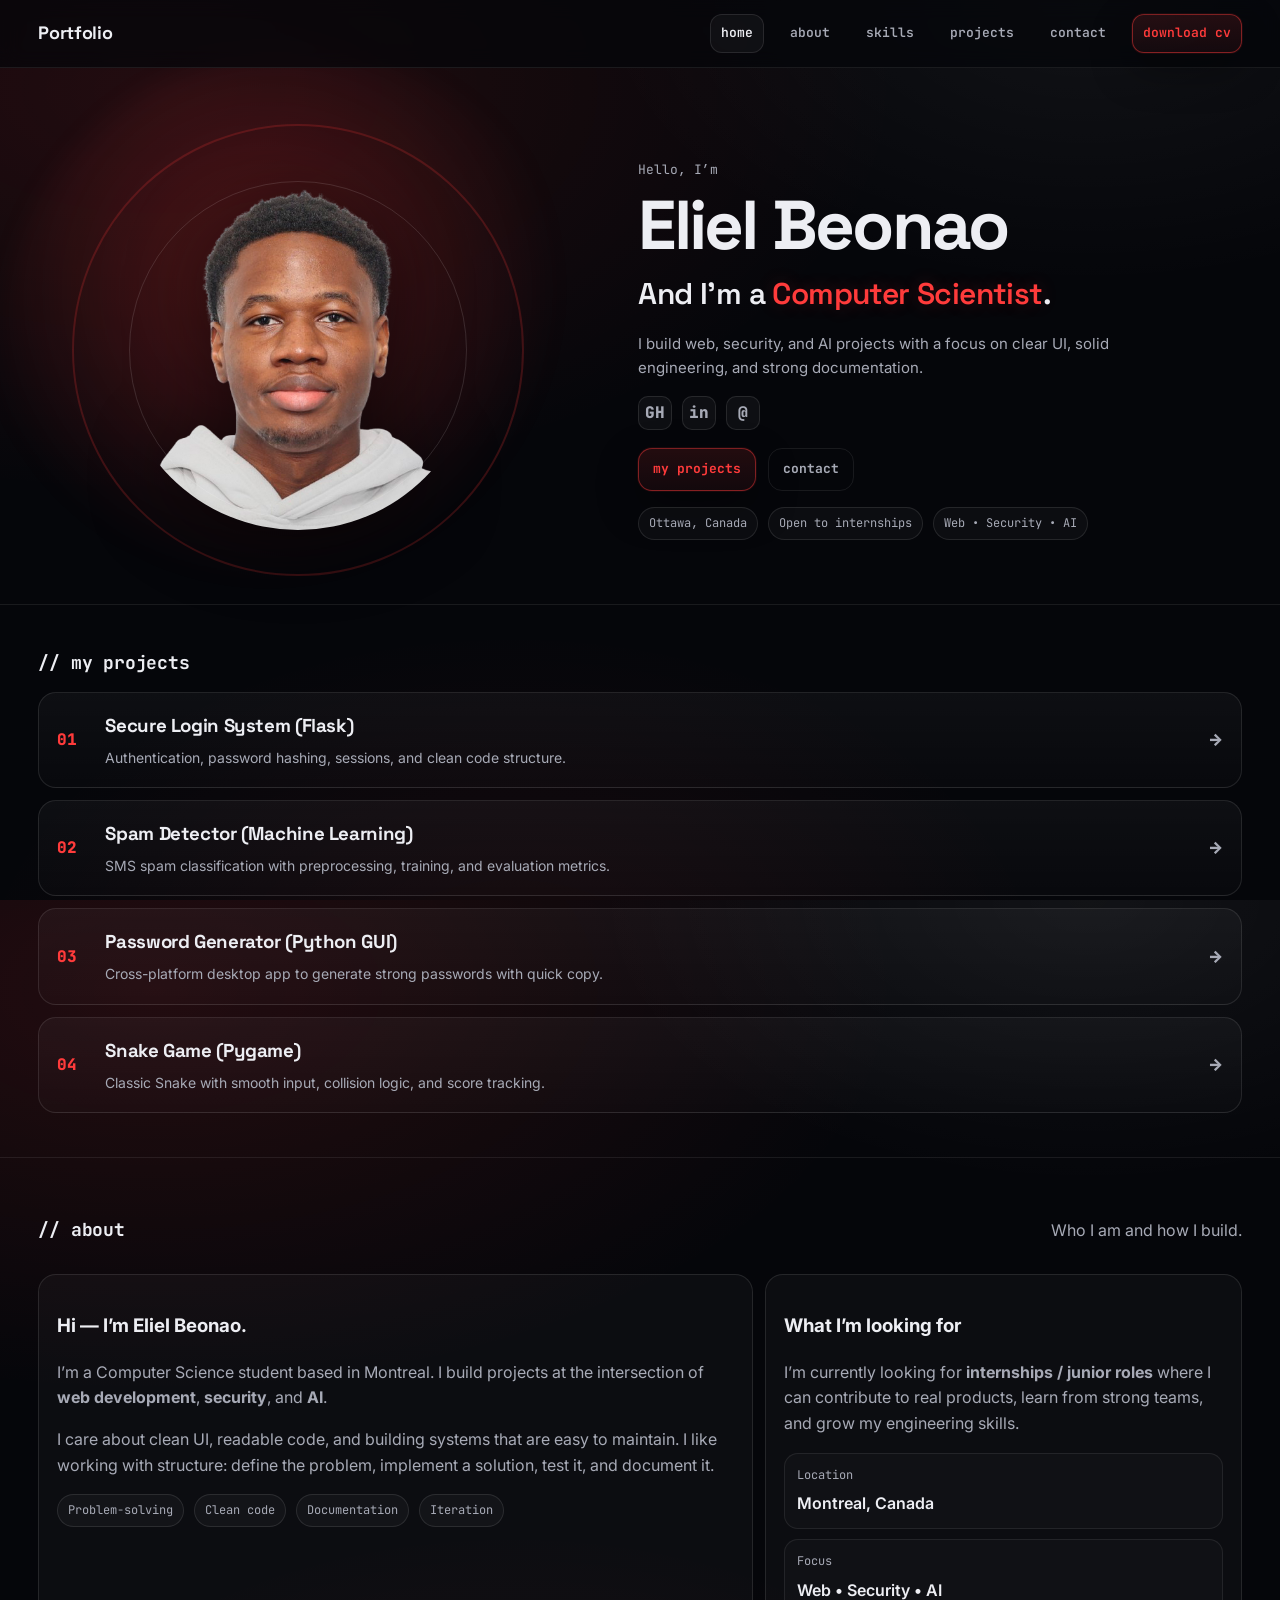
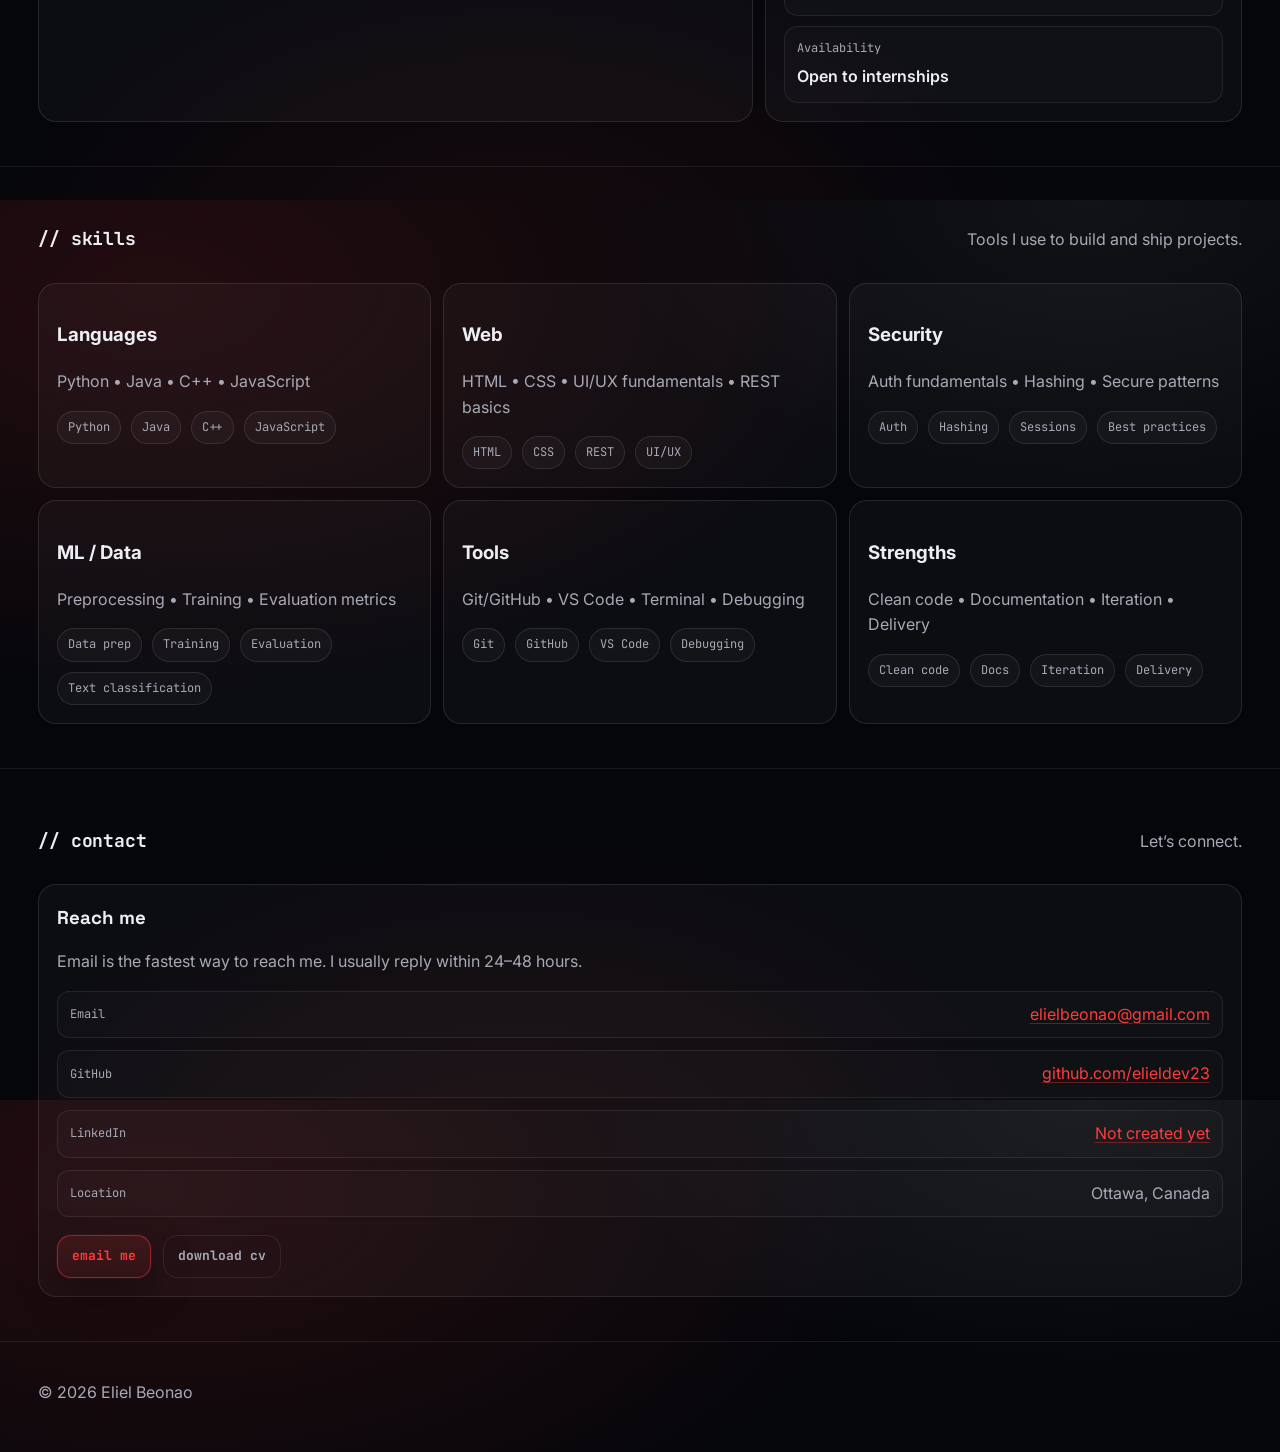
==== index.html @ 622ee1bb "Update sections and linkedin placeholder" ====
<!doctype html>
<html lang="en">
<head>
  <meta charset="utf-8" />
  <meta name="viewport" content="width=device-width, initial-scale=1" />
  <title>Eliel Beonao — Portfolio</title>

  <link rel="preconnect" href="https://fonts.googleapis.com">
  <link rel="preconnect" href="https://fonts.gstatic.com" crossorigin>
  <link href="https://fonts.googleapis.com/css2?family=Inter:wght@400;500;600;700&family=Space+Grotesk:wght@500;600;700&family=JetBrains+Mono:wght@500;700&display=swap" rel="stylesheet">

  <link rel="stylesheet" href="css/style.css" />
</head>

<body>
  <!-- Top bar -->
  <header class="top">
    <div class="container top-inner">
      <div class="brand">Portfolio</div>

      <nav class="nav">
        <a href="#home" class="active">home</a>
        <a href="#about">about</a>
        <a href="#skills">skills</a>
        <a href="#projects">projects</a>
        <a href="#contact">contact</a>

        <a class="btn btn-small primary" href="assets/cv.pdf" download>
          download cv
        </a>
      </nav>
    </div>
  </header>

  <main>
    <!-- HERO -->
    <section class="hero" id="home">
      <div class="container hero-inner">
        <!-- LEFT: visual (placeholder for photo) -->
        <div class="hero-left">
          <div class="orb">
            <div class="orb-glow"></div>
            <div class="orb-ring"></div>

            <!-- Placeholder block (replace later with your image) -->
            <img
            class="avatar-img"
            src="assets/portrait.png"
            alt="Eliel Beonao portrait"
            />
          </div>
        </div>

        <!-- RIGHT: content -->
        <div class="hero-right">
          <p class="kicker">Hello, I’m</p>

          <h1 class="hero-title">
            Eliel Beonao
          </h1>

          <h2 class="hero-subtitle">
            And I’m a <span class="accent">Computer Scientist</span>.
          </h2>

          <p class="hero-text">
            I build web, security, and AI projects with a focus on clear UI, solid engineering, and strong documentation.
          </p>

          <div class="social">
            <a class="icon" href="#" aria-label="GitHub">GH</a>
            <a class="icon" href="#" aria-label="LinkedIn">in</a>
            <a class="icon" href="#" aria-label="Email">@</a>
          </div>

          <div class="actions">
            <a class="btn primary" href="#projects">my projects</a>
            <a class="btn ghost" href="#contact">contact</a>
          </div>

          <div class="quick">
            <span class="pill">Ottawa, Canada</span>
            <span class="pill">Open to internships</span>
            <span class="pill">Web • Security • AI</span>
          </div>
        </div>
      </div>
    </section>

    <!-- PROJECTS -->
    <section id="projects" class="section">
      <div class="container section-head">
        <h2 class="section-title">// my projects</h2>
      </div>

      <div class="container list">
        <a class="row" href="https://github.com/elieldev23/secure_login_flask" target="_blank" rel="noreferrer">
        <span class="idx">01</span>
        <div class="row-main">
            <h3>Secure Login System (Flask)</h3>
            <p>Authentication, password hashing, sessions, and clean code structure.</p>
        </div>
        <span class="arrow">→</span>
        </a>

        <a class="row" href="https://github.com/elieldev23/spam-detector" target="_blank" rel="noreferrer">
        <span class="idx">02</span>
        <div class="row-main">
            <h3>Spam Detector (Machine Learning)</h3>
            <p>SMS spam classification with preprocessing, training, and evaluation metrics.</p>
        </div>
        <span class="arrow">→</span>
        </a>

        <a class="row" href="https://github.com/elieldev23/password-generator" target="_blank" rel="noreferrer">
        <span class="idx">03</span>
        <div class="row-main">
            <h3>Password Generator (Python GUI)</h3>
            <p>Cross-platform desktop app to generate strong passwords with quick copy.</p>
        </div>
        <span class="arrow">→</span>
        </a>

        <a class="row" href="https://github.com/elieldev23/snake-pygame" target="_blank" rel="noreferrer">
        <span class="idx">04</span>
        <div class="row-main">
            <h3>Snake Game (Pygame)</h3>
            <p>Classic Snake with smooth input, collision logic, and score tracking.</p>
        </div>
        <span class="arrow">→</span>
        </a>
      </div>
    </section>

    <!-- ABOUT -->
    <section id="about" class="section">
    <div class="container section-head">
        <h2 class="section-title">// about</h2>
        <p class="muted">Who I am and how I build.</p>
    </div>

    <div class="container about-grid">
        <div class="about-card">
        <h3>Hi — I’m Eliel Beonao.</h3>
        <p class="muted">
            I’m a Computer Science student based in Montreal. I build projects at the intersection of
            <strong>web development</strong>, <strong>security</strong>, and <strong>AI</strong>.
        </p>
        <p class="muted">
            I care about clean UI, readable code, and building systems that are easy to maintain.
            I like working with structure: define the problem, implement a solution, test it, and document it.
        </p>

        <div class="about-tags">
            <span class="pill">Problem-solving</span>
            <span class="pill">Clean code</span>
            <span class="pill">Documentation</span>
            <span class="pill">Iteration</span>
        </div>
        </div>

        <div class="about-card">
        <h3>What I’m looking for</h3>
        <p class="muted">
            I’m currently looking for <strong>internships / junior roles</strong> where I can contribute to real products,
            learn from strong teams, and grow my engineering skills.
        </p>

        <div class="about-mini">
            <div class="mini">
            <p class="mini-k">Location</p>
            <p class="mini-v">Montreal, Canada</p>
            </div>
            <div class="mini">
            <p class="mini-k">Focus</p>
            <p class="mini-v">Web • Security • AI</p>
            </div>
            <div class="mini">
            <p class="mini-k">Availability</p>
            <p class="mini-v">Open to internships</p>
            </div>
        </div>
        </div>
    </div>
    </section>



    <!-- SKILLS -->
    <section id="skills" class="section">
    <div class="container section-head">
        <h2 class="section-title">// skills</h2>
        <p class="muted">Tools I use to build and ship projects.</p>
    </div>

    <div class="container skills-grid-pro">
        <div class="skill">
        <h3>Languages</h3>
        <p class="muted">Python • Java • C++ • JavaScript</p>
        <div class="chips">
            <span class="chip">Python</span>
            <span class="chip">Java</span>
            <span class="chip">C++</span>
            <span class="chip">JavaScript</span>
        </div>
        </div>

        <div class="skill">
        <h3>Web</h3>
        <p class="muted">HTML • CSS • UI/UX fundamentals • REST basics</p>
        <div class="chips">
            <span class="chip">HTML</span>
            <span class="chip">CSS</span>
            <span class="chip">REST</span>
            <span class="chip">UI/UX</span>
        </div>
        </div>

        <div class="skill">
        <h3>Security</h3>
        <p class="muted">Auth fundamentals • Hashing • Secure patterns</p>
        <div class="chips">
            <span class="chip">Auth</span>
            <span class="chip">Hashing</span>
            <span class="chip">Sessions</span>
            <span class="chip">Best practices</span>
        </div>
        </div>

        <div class="skill">
        <h3>ML / Data</h3>
        <p class="muted">Preprocessing • Training • Evaluation metrics</p>
        <div class="chips">
            <span class="chip">Data prep</span>
            <span class="chip">Training</span>
            <span class="chip">Evaluation</span>
            <span class="chip">Text classification</span>
        </div>
        </div>

        <div class="skill">
        <h3>Tools</h3>
        <p class="muted">Git/GitHub • VS Code • Terminal • Debugging</p>
        <div class="chips">
            <span class="chip">Git</span>
            <span class="chip">GitHub</span>
            <span class="chip">VS Code</span>
            <span class="chip">Debugging</span>
        </div>
        </div>

        <div class="skill">
        <h3>Strengths</h3>
        <p class="muted">Clean code • Documentation • Iteration • Delivery</p>
        <div class="chips">
            <span class="chip">Clean code</span>
            <span class="chip">Docs</span>
            <span class="chip">Iteration</span>
            <span class="chip">Delivery</span>
        </div>
        </div>
    </div>
    </section>



    <!-- CONTACT -->

    <section id="contact" class="section">
    <div class="container section-head">
        <h2 class="section-title">// contact</h2>
        <p class="muted">Let’s connect.</p>
    </div>

    <div class="container">
        <div class="contact-card">
        <h3>Reach me</h3>

        <p class="muted">
            Email is the fastest way to reach me.  
            I usually reply within 24–48 hours.
        </p>

        <div class="contact-lines">
            <div class="cline">
            <span class="ck">Email</span>
            <a class="link" href="mailto:elielbeonao@gmail.com">
                elielbeonao@gmail.com
            </a>
            </div>

            <div class="cline">
            <span class="ck">GitHub</span>
            <a class="link" href="https://github.com/elieldev23" target="_blank">
                github.com/elieldev23
            </a>
            </div>

            <div class="cline">
            <span class="ck">LinkedIn</span>
            <a class="link" href="linkedin.html">
                Not created yet
            </a>
            </div>

            <div class="cline">
            <span class="ck">Location</span>
            <span class="muted">Ottawa, Canada</span>
            </div>
        </div>

        <div class="actions" style="margin-top:18px;">
            <a class="btn primary" href="mailto:elielbeonao@gmail.com">
            email me
            </a>
            <a class="btn ghost" href="assets/cv.pdf" download>
            download cv
            </a>
        </div>
        </div>
    </div>
    </section>


    <footer class="foot">
      <div class="container">
        <p class="muted">© <span id="y"></span> Eliel Beonao</p>
      </div>
    </footer>
  </main>

  <script>
    document.getElementById("y").textContent = new Date().getFullYear();
  </script>
</body>
</html>
---- css/style.css ----
:root{
  --bg:#05060A;                 /* space black */
  --text:#EDEEF3;
  --muted:#A7AAB6;
  --border:rgba(255,255,255,.08);
  --panel:rgba(255,255,255,.03);
  --accent:#FF3B3B;             /* premium red */
}

*{ box-sizing:border-box; }
html, body{ height:100%; }

body{
  margin:0;
  color:var(--text);
  line-height:1.6;
  font-family:"Inter", system-ui, -apple-system, Segoe UI, Roboto, Arial, sans-serif;

  background:
    radial-gradient(1200px 650px at 12% 10%, rgba(255,59,59,.12), transparent 62%),
    radial-gradient(900px 520px at 85% 0%, rgba(255,255,255,.05), transparent 55%),
    radial-gradient(900px 600px at 40% 110%, rgba(255,59,59,.07), transparent 60%),
    var(--bg);
}

a{ color:inherit; text-decoration:none; }

/* Wider container: avoids "everything centered in a narrow column" */
.container{
  width:min(1360px, 94%);
  margin:0 auto;
}

/* Top bar */
.top{
  position:sticky;
  top:0;
  z-index:20;
  background: rgba(5,6,10,.72);
  backdrop-filter: blur(10px);
  border-bottom:1px solid var(--border);
}

.top-inner{
  display:flex;
  align-items:center;
  padding:14px 0;
  gap:16px;
}

.brand{
  font-family:"Space Grotesk", sans-serif;
  font-weight:700;
  letter-spacing:-0.02em;
  font-size:18px;
}

.nav{
  margin-left:auto;
  display:flex;
  align-items:center;
  gap:16px;
}

.nav a{
  font-family:"JetBrains Mono", monospace;
  color:var(--muted);
  font-weight:600;
  font-size:13px;
  padding:8px 10px;
  border-radius:12px;
}

.nav a:hover{
  color:var(--text);
  background: rgba(255,255,255,.06);
}

.nav a.active{
  color:var(--text);
  border:1px solid rgba(255,255,255,.10);
  background: rgba(255,255,255,.04);
}

/* Buttons */
.btn{
  display:inline-flex;
  align-items:center;
  justify-content:center;
  padding:10px 14px;
  border-radius:14px;
  border:1px solid var(--border);
  background: rgba(255,255,255,.05);
  font-family:"JetBrains Mono", monospace;
  font-weight:700;
  font-size:13px;
  color:var(--text);
}

.btn:hover{ background: rgba(255,255,255,.09); }

.btn.primary{
  border-color: rgba(255,59,59,.45);
  color: var(--accent);
  background: linear-gradient(180deg, rgba(255,59,59,.12), rgba(255,59,59,.06));
  box-shadow: 0 0 0 1px rgba(255,59,59,.08), 0 16px 40px rgba(0,0,0,.35);
}

.btn.ghost{
  background: transparent;
  color: var(--muted);
}

.btn-small{
  padding:8px 12px;
  border-radius:12px;
}

/* Hero: template-style layout (left visual + right content), not narrow centered */
.hero{
  padding:72px 0 44px;
}

.hero-inner{
  display:grid;
  grid-template-columns: 520px 1fr;   /* big left visual like the template */
  gap:80px;
  align-items:center;
}

/* LEFT visual placeholder */
.hero-left{
  display:flex;
  justify-content:center;
}

.orb{
  position:relative;
  width:420px;
  height:420px;
  border-radius:999px;
  display:grid;
  place-items:center;
  overflow:visible;
}

.orb-glow{
  position:absolute;
  inset:-90px;
  border-radius:999px;
  background: radial-gradient(circle at 45% 40%, rgba(255,59,59,.26), transparent 60%);
  filter: blur(12px);
  z-index:0;
}

.orb-ring{
  position:absolute;
  inset:-16px;
  border-radius:999px;
  border:2px solid rgba(255,59,59,.20);
  z-index:1;
}

.avatar-img{
  width:360px;
  height:360px;
  object-fit:contain;
  z-index:2;

  /* rendu clean sur fond dark */
  filter: drop-shadow(0 12px 35px rgba(0,0,0,.55));
}

@media (max-width: 1100px){
  .avatar-img{
    width:320px;
    height:320px;
  }
}

@media (max-width: 560px){
  .avatar-img{
    width:260px;
    height:260px;
  }
}

.avatar-img{
  outline: 1px solid rgba(255,255,255,.12);
  outline-offset: -12px;
  border-radius: 999px;
}


/* RIGHT content */
.hero-right{
  max-width: 700px;
}

.kicker{
  font-family:"JetBrains Mono", monospace;
  color:var(--muted);
  font-size:13px;
  margin:0 0 10px;
}

.hero-title{
  font-family:"Space Grotesk", sans-serif;
  margin:0;
  font-size: clamp(38px, 5.4vw, 72px);
  line-height:1.0;
  letter-spacing:-0.04em;
}

.hero-subtitle{
  margin:10px 0 14px;
  font-family:"Space Grotesk", sans-serif;
  font-weight:600;
  font-size: clamp(20px, 2.4vw, 30px);
  letter-spacing:-0.02em;
}

.accent{
  color: var(--accent);
  text-shadow: 0 0 18px rgba(255,59,59,.22);
}

.hero-text{
  margin:0;
  color:var(--muted);
  max-width: 62ch;
  font-size: 15px;
}

.social{
  display:flex;
  gap:10px;
  margin-top:16px;
}

.icon{
  width:34px;
  height:34px;
  border-radius:10px;
  border:1px solid rgba(255,255,255,.10);
  background: rgba(255,255,255,.04);
  display:inline-flex;
  align-items:center;
  justify-content:center;
  font-family:"JetBrains Mono", monospace;
  color:var(--muted);
  font-weight:800;
}

.icon:hover{
  border-color: rgba(255,59,59,.35);
  color: var(--accent);
}

.actions{
  display:flex;
  gap:12px;
  margin-top:18px;
  flex-wrap:wrap;
}

.quick{
  margin-top:16px;
  display:flex;
  gap:10px;
  flex-wrap:wrap;
}

.pill{
  font-family:"JetBrains Mono", monospace;
  font-size:12px;
  color: var(--muted);
  border:1px solid rgba(255,255,255,.10);
  padding:6px 10px;
  border-radius:999px;
  background: rgba(255,255,255,.03);
}

/* Sections */
.section{
  padding:44px 0;
  border-top:1px solid var(--border);
}

.section-head{
  display:flex;
  align-items:baseline;
  justify-content:space-between;
  gap:18px;
  margin-bottom:14px;
}

.section-title{
  font-family:"JetBrains Mono", monospace;
  margin:0;
  font-size:18px;
  letter-spacing:-.2px;
}

.muted{ color:var(--muted); }

/* Projects list */
.list{
  display:grid;
  gap:12px;
}

.row{
  display:flex;
  align-items:center;
  gap:14px;
  padding:18px;
  border:1px solid rgba(255,255,255,.10);
  border-radius:18px;
  background:
    linear-gradient(180deg, rgba(255,255,255,.04), rgba(255,255,255,.015));
  transition: border-color .15s ease, transform .12s ease, background .12s ease;
}

.row:hover{
  border-color: rgba(255,59,59,.40);
  transform: translateY(-1px);
  background:
    linear-gradient(180deg, rgba(255,59,59,.08), rgba(255,255,255,.02));
}

.idx{
  font-family:"JetBrains Mono", monospace;
  color: var(--accent);
  font-weight:900;
  width:34px;
}

.row-main h3{
  font-family:"Space Grotesk", sans-serif;
  margin:0 0 6px;
  letter-spacing:-0.02em;
}

.row-main p{
  margin:0;
  color: var(--muted);
  font-size: 14px;
}

.arrow{
  margin-left:auto;
  color: var(--muted);
  font-weight:900;
}

/* About */
.two{
  display:grid;
  grid-template-columns: 1fr 1fr;
  gap:22px;
  align-items:start;
}

.panel{
  border:1px solid rgba(255,255,255,.10);
  border-radius:18px;
  padding:18px;
  background: rgba(255,255,255,.03);
}

.panel-title{
  margin:0 0 10px;
  font-family:"JetBrains Mono", monospace;
  font-weight:800;
}

.bullets{
  margin:0;
  padding-left:18px;
  color: var(--muted);
}

.bullets li{ margin:8px 0; }

/* Skills */
.skills-grid{
  display:grid;
  grid-template-columns: repeat(2, 1fr);
  gap:12px;
}

.skill-card{
  border:1px solid rgba(255,255,255,.10);
  border-radius:18px;
  padding:18px;
  background: rgba(255,255,255,.03);
}

.skill-card h3{
  font-family:"Space Grotesk", sans-serif;
  margin:0 0 8px;
}

/* Contact */
.contact-card{
  border:1px solid rgba(255,255,255,.10);
  border-radius:18px;
  padding:18px;
  background: rgba(255,255,255,.03);
}

.link{
  color: var(--accent);
  text-decoration: underline;
  text-decoration-color: rgba(255,59,59,.35);
  text-underline-offset: 3px;
}

/* Footer */
.foot{
  padding:22px 0 30px;
  border-top:1px solid var(--border);
}

/* Responsive */
@media (max-width: 1100px){
  .hero-inner{
    grid-template-columns: 420px 1fr;
    gap:48px;
  }
  .orb{ width:360px; height:360px; }
  .avatar-placeholder{ width:320px; height:320px; }
}

@media (max-width: 900px){
  .hero-inner{
    grid-template-columns: 1fr;
    gap:26px;
  }
  .hero-left{ justify-content:flex-start; }
  .two{ grid-template-columns:1fr; }
}

@media (max-width: 560px){
  .nav a:not(.btn){ display:none; }
  .orb{ width:300px; height:300px; }
  .avatar-placeholder{ width:260px; height:260px; }
  .skills-grid{ grid-template-columns:1fr; }
}


.about-grid{
  display:grid;
  grid-template-columns: 1.2fr .8fr;
  gap:12px;
}

.about-card{
  border:1px solid rgba(255,255,255,.10);
  border-radius:18px;
  padding:18px;
  background: rgba(255,255,255,.03);
}

.about-tags{
  display:flex;
  flex-wrap:wrap;
  gap:10px;
  margin-top:14px;
}

.about-mini{
  margin-top:14px;
  display:grid;
  gap:10px;
}

.mini{
  border:1px solid rgba(255,255,255,.08);
  background: rgba(255,255,255,.02);
  border-radius:14px;
  padding:12px;
}

.mini-k{
  margin:0;
  color:var(--muted);
  font-family:"JetBrains Mono", monospace;
  font-size:12px;
}

.mini-v{
  margin:6px 0 0;
  font-weight:600;
}

.skills-grid-pro{
  display:grid;
  grid-template-columns: repeat(3, 1fr);
  gap:12px;
}

.skill{
  border:1px solid rgba(255,255,255,.10);
  border-radius:18px;
  padding:18px;
  background: rgba(255,255,255,.03);
}

.chips{
  display:flex;
  flex-wrap:wrap;
  gap:10px;
  margin-top:12px;
}

.chip{
  font-family:"JetBrains Mono", monospace;
  font-size:12px;
  color:var(--muted);
  border:1px solid rgba(255,255,255,.10);
  background: rgba(255,255,255,.03);
  padding:6px 10px;
  border-radius:999px;
}

@media (max-width: 1000px){
  .about-grid{ grid-template-columns:1fr; }
  .skills-grid-pro{ grid-template-columns: repeat(2, 1fr); }
}

@media (max-width: 560px){
  .skills-grid-pro{ grid-template-columns:1fr; }
}


/* Contact */
.contact-grid{
  display:grid;
  grid-template-columns: 1fr 1fr;
  gap:12px;
}

.contact-card{
  border:1px solid rgba(255,255,255,.10);
  border-radius:18px;
  padding:18px;
  background: rgba(255,255,255,.03);
}

.contact-card h3{
  margin:0 0 8px;
  font-family:"Space Grotesk", sans-serif;
}

.contact-lines{
  margin-top:14px;
  display:grid;
  gap:12px;
}

.cline{
  display:flex;
  justify-content:space-between;
  align-items:center;
  padding:10px 12px;
  border-radius:12px;
  border:1px solid rgba(255,255,255,.08);
  background: rgba(255,255,255,.02);
}

.ck{
  font-family:"JetBrains Mono", monospace;
  font-size:12px;
  color:var(--muted);
}

.quick-box{
  margin-top:14px;
  border:1px solid rgba(255,255,255,.08);
  border-radius:14px;
  padding:14px;
  background: rgba(255,255,255,.02);
}

.quick-box p{
  margin:6px 0;
  font-size:14px;
}

@media (max-width: 900px){
  .contact-grid{
    grid-template-columns:1fr;
  }
}
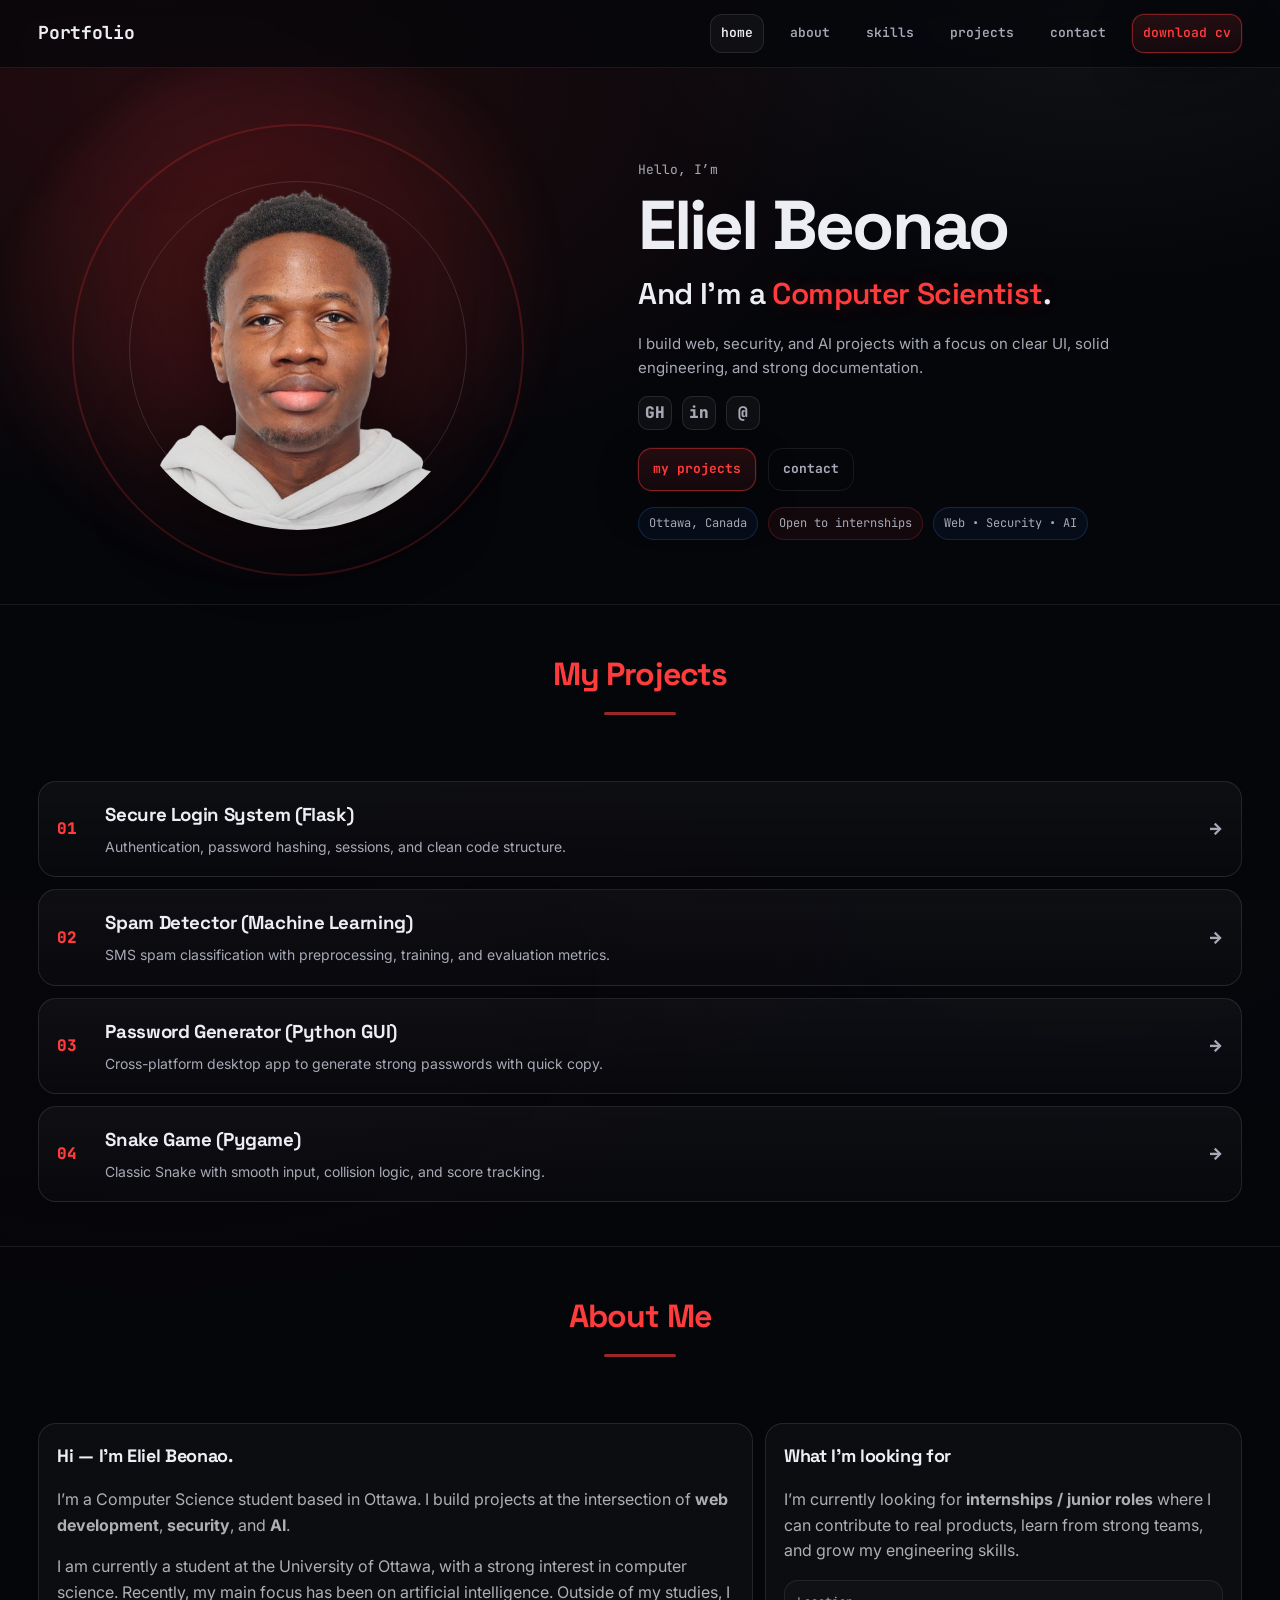
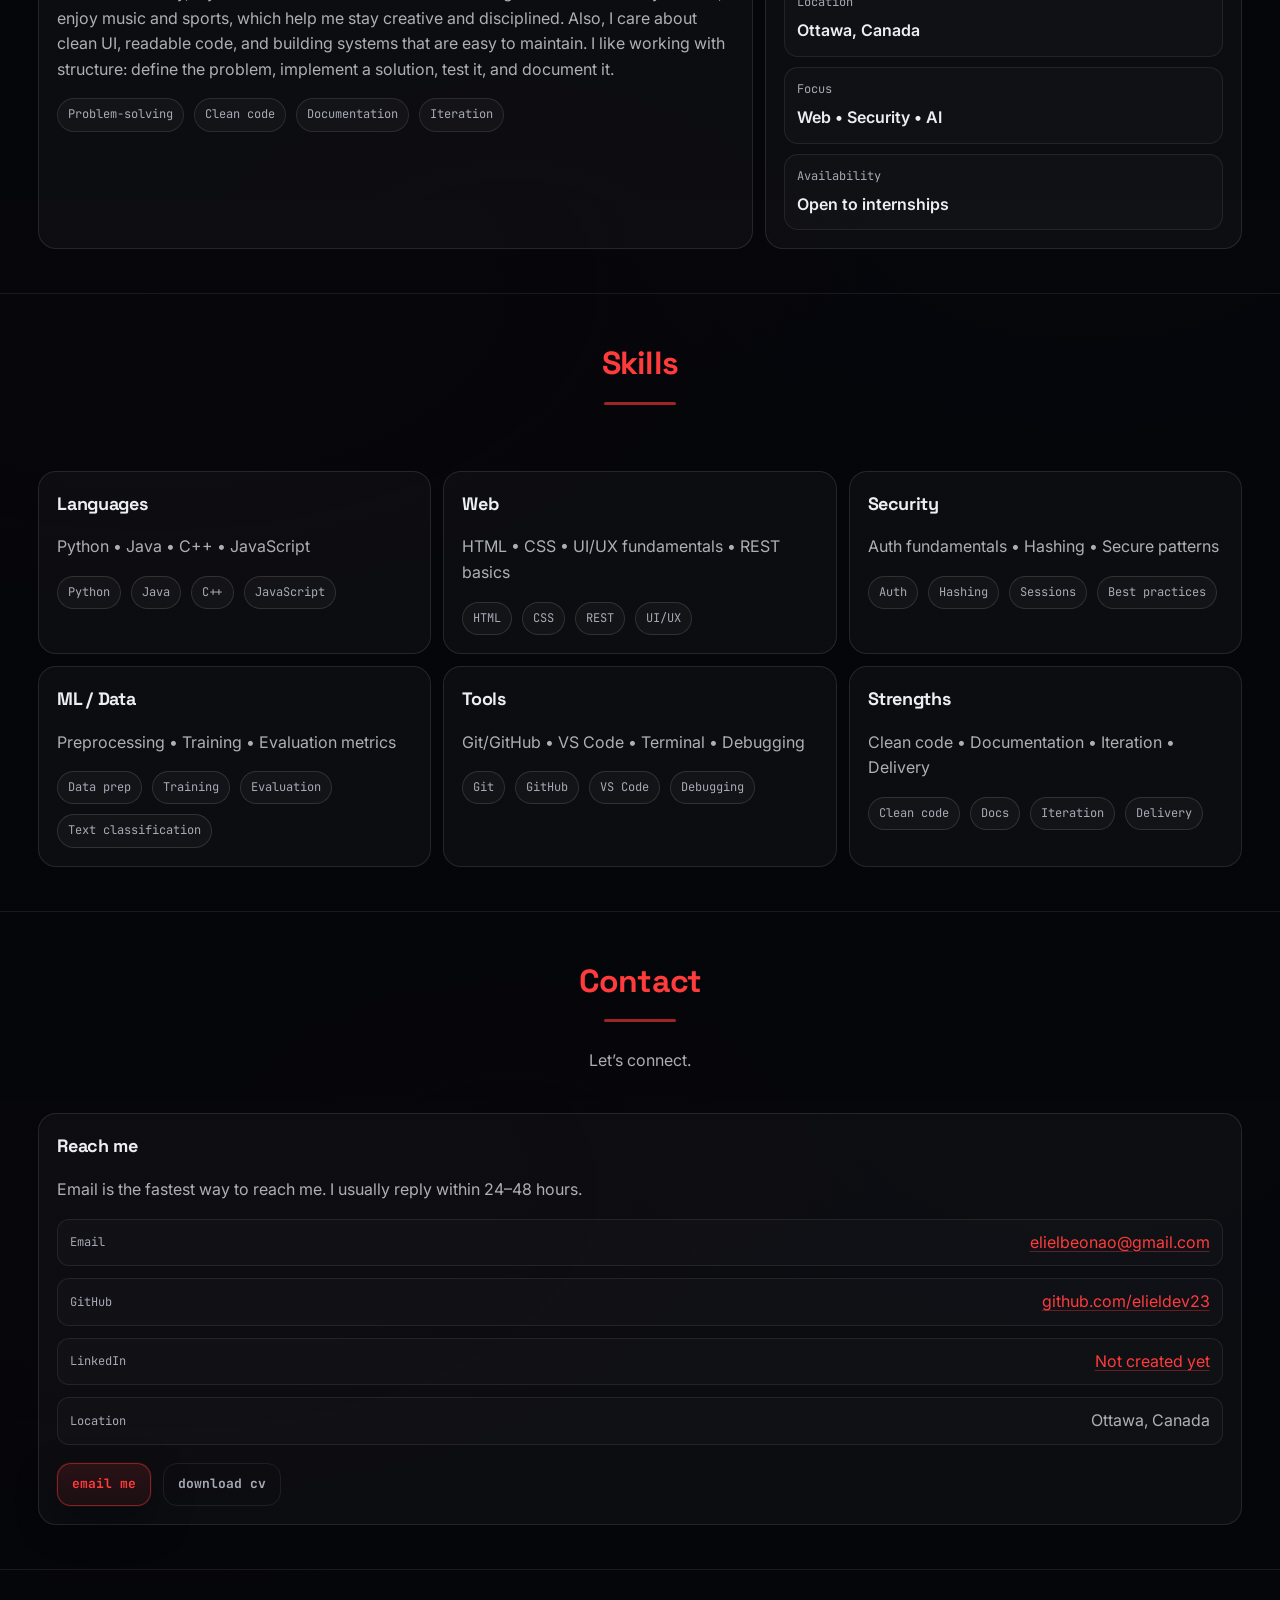
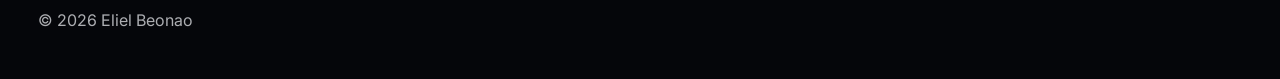
==== commit 605fc817: "Update portfolio UI: skills section colors, card hover consistency, layout polish" ====
--- a/index.html
+++ b/index.html
@@ -36,28 +36,23 @@
     <!-- HERO -->
     <section class="hero" id="home">
       <div class="container hero-inner">
-        <!-- LEFT: visual (placeholder for photo) -->
         <div class="hero-left">
           <div class="orb">
             <div class="orb-glow"></div>
             <div class="orb-ring"></div>
 
-            <!-- Placeholder block (replace later with your image) -->
             <img
-            class="avatar-img"
-            src="assets/portrait.png"
-            alt="Eliel Beonao portrait"
+              class="avatar-img"
+              src="assets/portrait.png"
+              alt="Eliel Beonao portrait"
             />
           </div>
         </div>
 
-        <!-- RIGHT: content -->
         <div class="hero-right">
           <p class="kicker">Hello, I’m</p>
 
-          <h1 class="hero-title">
-            Eliel Beonao
-          </h1>
+          <h1 class="hero-title">Eliel Beonao</h1>
 
           <h2 class="hero-subtitle">
             And I’m a <span class="accent">Computer Scientist</span>.
@@ -68,9 +63,9 @@
           </p>
 
           <div class="social">
-            <a class="icon" href="#" aria-label="GitHub">GH</a>
-            <a class="icon" href="#" aria-label="LinkedIn">in</a>
-            <a class="icon" href="#" aria-label="Email">@</a>
+            <a class="icon" href="https://github.com/elieldev23" target="_blank" rel="noreferrer" aria-label="GitHub">GH</a>
+            <a class="icon" href="linkedin.html" aria-label="LinkedIn">in</a>
+            <a class="icon" href="mailto:elielbeonao@gmail.com" aria-label="Email">@</a>
           </div>
 
           <div class="actions">
@@ -90,237 +85,225 @@
     <!-- PROJECTS -->
     <section id="projects" class="section">
       <div class="container section-head">
-        <h2 class="section-title">// my projects</h2>
+        <h2 class="section-title"> My Projects</h2>
+        <p> </p>
       </div>
 
       <div class="container list">
         <a class="row" href="https://github.com/elieldev23/secure_login_flask" target="_blank" rel="noreferrer">
-        <span class="idx">01</span>
-        <div class="row-main">
+          <span class="idx">01</span>
+          <div class="row-main">
             <h3>Secure Login System (Flask)</h3>
             <p>Authentication, password hashing, sessions, and clean code structure.</p>
-        </div>
-        <span class="arrow">→</span>
+          </div>
+          <span class="arrow">→</span>
         </a>
 
         <a class="row" href="https://github.com/elieldev23/spam-detector" target="_blank" rel="noreferrer">
-        <span class="idx">02</span>
-        <div class="row-main">
+          <span class="idx">02</span>
+          <div class="row-main">
             <h3>Spam Detector (Machine Learning)</h3>
             <p>SMS spam classification with preprocessing, training, and evaluation metrics.</p>
-        </div>
-        <span class="arrow">→</span>
+          </div>
+          <span class="arrow">→</span>
         </a>
 
         <a class="row" href="https://github.com/elieldev23/password-generator" target="_blank" rel="noreferrer">
-        <span class="idx">03</span>
-        <div class="row-main">
+          <span class="idx">03</span>
+          <div class="row-main">
             <h3>Password Generator (Python GUI)</h3>
             <p>Cross-platform desktop app to generate strong passwords with quick copy.</p>
-        </div>
-        <span class="arrow">→</span>
+          </div>
+          <span class="arrow">→</span>
         </a>
 
         <a class="row" href="https://github.com/elieldev23/snake-pygame" target="_blank" rel="noreferrer">
-        <span class="idx">04</span>
-        <div class="row-main">
+          <span class="idx">04</span>
+          <div class="row-main">
             <h3>Snake Game (Pygame)</h3>
             <p>Classic Snake with smooth input, collision logic, and score tracking.</p>
-        </div>
-        <span class="arrow">→</span>
+          </div>
+          <span class="arrow">→</span>
         </a>
       </div>
     </section>
 
     <!-- ABOUT -->
     <section id="about" class="section">
-    <div class="container section-head">
-        <h2 class="section-title">// about</h2>
-        <p class="muted">Who I am and how I build.</p>
-    </div>
-
-    <div class="container about-grid">
+      <div class="container section-head">
+        <h2 class="section-title"> About Me</h2>
+        <p></p>
+      </div>
+
+      <div class="container about-grid">
         <div class="about-card">
-        <h3>Hi — I’m Eliel Beonao.</h3>
-        <p class="muted">
-            I’m a Computer Science student based in Montreal. I build projects at the intersection of
+          <h3>Hi — I’m Eliel Beonao.</h3>
+          <p class="muted">
+            I’m a Computer Science student based in Ottawa. I build projects at the intersection of
             <strong>web development</strong>, <strong>security</strong>, and <strong>AI</strong>.
-        </p>
-        <p class="muted">
-            I care about clean UI, readable code, and building systems that are easy to maintain.
+          </p>
+          <p class="muted">
+            I am currently a student at the University of Ottawa, with a strong interest in computer science.
+            Recently, my main focus has been on artificial intelligence.
+            Outside of my studies, I enjoy music and sports, which help me stay creative and disciplined.
+            Also, I care about clean UI, readable code, and building systems that are easy to maintain.
             I like working with structure: define the problem, implement a solution, test it, and document it.
-        </p>
-
-        <div class="about-tags">
+          </p>
+
+          <div class="about-tags">
             <span class="pill">Problem-solving</span>
             <span class="pill">Clean code</span>
             <span class="pill">Documentation</span>
             <span class="pill">Iteration</span>
-        </div>
+          </div>
         </div>
 
         <div class="about-card">
-        <h3>What I’m looking for</h3>
-        <p class="muted">
+          <h3>What I’m looking for</h3>
+          <p class="muted">
             I’m currently looking for <strong>internships / junior roles</strong> where I can contribute to real products,
             learn from strong teams, and grow my engineering skills.
-        </p>
-
-        <div class="about-mini">
+          </p>
+
+          <div class="about-mini">
             <div class="mini">
-            <p class="mini-k">Location</p>
-            <p class="mini-v">Montreal, Canada</p>
+              <p class="mini-k">Location</p>
+              <p class="mini-v">Ottawa, Canada</p>
             </div>
             <div class="mini">
-            <p class="mini-k">Focus</p>
-            <p class="mini-v">Web • Security • AI</p>
+              <p class="mini-k">Focus</p>
+              <p class="mini-v">Web • Security • AI</p>
             </div>
             <div class="mini">
-            <p class="mini-k">Availability</p>
-            <p class="mini-v">Open to internships</p>
-            </div>
-        </div>
-        </div>
-    </div>
-    </section>
-
-
+              <p class="mini-k">Availability</p>
+              <p class="mini-v">Open to internships</p>
+            </div>
+          </div>
+        </div>
+      </div>
+    </section>
 
     <!-- SKILLS -->
     <section id="skills" class="section">
-    <div class="container section-head">
-        <h2 class="section-title">// skills</h2>
-        <p class="muted">Tools I use to build and ship projects.</p>
-    </div>
-
-    <div class="container skills-grid-pro">
-        <div class="skill">
-        <h3>Languages</h3>
-        <p class="muted">Python • Java • C++ • JavaScript</p>
-        <div class="chips">
+      <div class="container section-head">
+        <h2 class="section-title"> Skills</h2>
+        <p></p>
+      </div>
+
+      <div class="container skills-grid-pro">
+        <div class="skill">
+          <h3>Languages</h3>
+          <p class="muted">Python • Java • C++ • JavaScript</p>
+          <div class="chips">
             <span class="chip">Python</span>
             <span class="chip">Java</span>
             <span class="chip">C++</span>
             <span class="chip">JavaScript</span>
-        </div>
-        </div>
-
-        <div class="skill">
-        <h3>Web</h3>
-        <p class="muted">HTML • CSS • UI/UX fundamentals • REST basics</p>
-        <div class="chips">
+          </div>
+        </div>
+
+        <div class="skill">
+          <h3>Web</h3>
+          <p class="muted">HTML • CSS • UI/UX fundamentals • REST basics</p>
+          <div class="chips">
             <span class="chip">HTML</span>
             <span class="chip">CSS</span>
             <span class="chip">REST</span>
             <span class="chip">UI/UX</span>
-        </div>
-        </div>
-
-        <div class="skill">
-        <h3>Security</h3>
-        <p class="muted">Auth fundamentals • Hashing • Secure patterns</p>
-        <div class="chips">
+          </div>
+        </div>
+
+        <div class="skill">
+          <h3>Security</h3>
+          <p class="muted">Auth fundamentals • Hashing • Secure patterns</p>
+          <div class="chips">
             <span class="chip">Auth</span>
             <span class="chip">Hashing</span>
             <span class="chip">Sessions</span>
             <span class="chip">Best practices</span>
-        </div>
-        </div>
-
-        <div class="skill">
-        <h3>ML / Data</h3>
-        <p class="muted">Preprocessing • Training • Evaluation metrics</p>
-        <div class="chips">
+          </div>
+        </div>
+
+        <div class="skill">
+          <h3>ML / Data</h3>
+          <p class="muted">Preprocessing • Training • Evaluation metrics</p>
+          <div class="chips">
             <span class="chip">Data prep</span>
             <span class="chip">Training</span>
             <span class="chip">Evaluation</span>
             <span class="chip">Text classification</span>
-        </div>
-        </div>
-
-        <div class="skill">
-        <h3>Tools</h3>
-        <p class="muted">Git/GitHub • VS Code • Terminal • Debugging</p>
-        <div class="chips">
+          </div>
+        </div>
+
+        <div class="skill">
+          <h3>Tools</h3>
+          <p class="muted">Git/GitHub • VS Code • Terminal • Debugging</p>
+          <div class="chips">
             <span class="chip">Git</span>
             <span class="chip">GitHub</span>
             <span class="chip">VS Code</span>
             <span class="chip">Debugging</span>
-        </div>
-        </div>
-
-        <div class="skill">
-        <h3>Strengths</h3>
-        <p class="muted">Clean code • Documentation • Iteration • Delivery</p>
-        <div class="chips">
+          </div>
+        </div>
+
+        <div class="skill">
+          <h3>Strengths</h3>
+          <p class="muted">Clean code • Documentation • Iteration • Delivery</p>
+          <div class="chips">
             <span class="chip">Clean code</span>
             <span class="chip">Docs</span>
             <span class="chip">Iteration</span>
             <span class="chip">Delivery</span>
-        </div>
-        </div>
-    </div>
-    </section>
-
-
+          </div>
+        </div>
+      </div>
+    </section>
 
     <!-- CONTACT -->
-
     <section id="contact" class="section">
-    <div class="container section-head">
-        <h2 class="section-title">// contact</h2>
+      <div class="container section-head">
+        <h2 class="section-title"> Contact</h2>
         <p class="muted">Let’s connect.</p>
-    </div>
-
-    <div class="container">
+      </div>
+
+      <div class="container">
         <div class="contact-card">
-        <h3>Reach me</h3>
-
-        <p class="muted">
-            Email is the fastest way to reach me.  
+          <h3>Reach me</h3>
+
+          <p class="muted">
+            Email is the fastest way to reach me.
             I usually reply within 24–48 hours.
-        </p>
-
-        <div class="contact-lines">
+          </p>
+
+          <div class="contact-lines">
             <div class="cline">
-            <span class="ck">Email</span>
-            <a class="link" href="mailto:elielbeonao@gmail.com">
-                elielbeonao@gmail.com
-            </a>
+              <span class="ck">Email</span>
+              <a class="link" href="mailto:elielbeonao@gmail.com">elielbeonao@gmail.com</a>
             </div>
 
             <div class="cline">
-            <span class="ck">GitHub</span>
-            <a class="link" href="https://github.com/elieldev23" target="_blank">
-                github.com/elieldev23
-            </a>
+              <span class="ck">GitHub</span>
+              <a class="link" href="https://github.com/elieldev23" target="_blank" rel="noreferrer">github.com/elieldev23</a>
             </div>
 
             <div class="cline">
-            <span class="ck">LinkedIn</span>
-            <a class="link" href="linkedin.html">
-                Not created yet
-            </a>
+              <span class="ck">LinkedIn</span>
+              <a class="link" href="linkedin.html">Not created yet</a>
             </div>
 
             <div class="cline">
-            <span class="ck">Location</span>
-            <span class="muted">Ottawa, Canada</span>
-            </div>
-        </div>
-
-        <div class="actions" style="margin-top:18px;">
-            <a class="btn primary" href="mailto:elielbeonao@gmail.com">
-            email me
-            </a>
-            <a class="btn ghost" href="assets/cv.pdf" download>
-            download cv
-            </a>
-        </div>
-        </div>
-    </div>
-    </section>
-
+              <span class="ck">Location</span>
+              <span class="muted">Ottawa, Canada</span>
+            </div>
+          </div>
+
+          <div class="actions" style="margin-top:18px;">
+            <a class="btn primary" href="mailto:elielbeonao@gmail.com">email me</a>
+            <a class="btn ghost" href="assets/cv.pdf" download>download cv</a>
+          </div>
+        </div>
+      </div>
+    </section>
 
     <footer class="foot">
       <div class="container">
--- a/css/style.css
+++ b/css/style.css
@@ -1,11 +1,51 @@
 :root{
-  --bg:#05060A;                 /* space black */
+  --bg:#05060A;
   --text:#EDEEF3;
   --muted:#A7AAB6;
   --border:rgba(255,255,255,.08);
   --panel:rgba(255,255,255,.03);
-  --accent:#FF3B3B;             /* premium red */
-}
+
+  --accent:#FF3B3B;        
+  --accent-2:#3B82F6;      
+
+  /* petites helpers (optionnel mais pratique) */
+  --accent-2-soft: rgba(59,130,246,.18);
+  --accent-soft: rgba(255,59,59,.18);
+}
+
+.link{
+  color: var(--accent-2);
+  text-decoration: underline;
+  text-decoration-color: rgba(59,130,246,.35);
+  text-underline-offset: 3px;
+}
+.link:hover{
+  color: var(--text);
+  text-decoration-color: rgba(255,59,59,.55); 
+}
+
+.pill{
+  font-family:"JetBrains Mono", monospace;
+  font-size:12px;
+  color: var(--muted);
+  border:1px solid rgba(255,255,255,.10);
+  padding:6px 10px;
+  border-radius:999px;
+  background: rgba(255,255,255,.03);
+}
+
+/* Accent bleu pour “info / identité” */
+.quick .pill{
+  border-color: rgba(59,130,246,.22);
+  background: rgba(59,130,246,.06);
+}
+
+/* Et si tu veux : rendre “Open to internships” un peu plus important */
+.quick .pill:nth-child(2){
+  border-color: rgba(255,59,59,.22);
+  background: rgba(255,59,59,.06);
+}
+
 
 *{ box-sizing:border-box; }
 html, body{ height:100%; }
@@ -289,18 +329,21 @@
 
 .section-head{
   display:flex;
-  align-items:baseline;
-  justify-content:space-between;
-  gap:18px;
-  margin-bottom:14px;
+  flex-direction: column;
+  align-items:center;
+  justify-content:center;
+  text-align:center;
+  gap:10px;
+  margin-bottom:24px;
 }
 
 .section-title{
   font-family:"JetBrains Mono", monospace;
   margin:0;
-  font-size:18px;
-  letter-spacing:-.2px;
-}
+  font-size: clamp(26px, 3vw, 40px);
+  letter-spacing:-.02em;
+}
+
 
 .muted{ color:var(--muted); }
 
@@ -322,13 +365,18 @@
   transition: border-color .15s ease, transform .12s ease, background .12s ease;
 }
 
-.row:hover{
+/* Global card hover (same as projects) */
+.row:hover,
+.about-card:hover,
+.skill:hover,
+.contact-card:hover{
   border-color: rgba(255,59,59,.40);
   transform: translateY(-1px);
   background:
     linear-gradient(180deg, rgba(255,59,59,.08), rgba(255,255,255,.02));
 }
 
+
 .idx{
   font-family:"JetBrains Mono", monospace;
   color: var(--accent);
@@ -355,52 +403,6 @@
 }
 
 /* About */
-.two{
-  display:grid;
-  grid-template-columns: 1fr 1fr;
-  gap:22px;
-  align-items:start;
-}
-
-.panel{
-  border:1px solid rgba(255,255,255,.10);
-  border-radius:18px;
-  padding:18px;
-  background: rgba(255,255,255,.03);
-}
-
-.panel-title{
-  margin:0 0 10px;
-  font-family:"JetBrains Mono", monospace;
-  font-weight:800;
-}
-
-.bullets{
-  margin:0;
-  padding-left:18px;
-  color: var(--muted);
-}
-
-.bullets li{ margin:8px 0; }
-
-/* Skills */
-.skills-grid{
-  display:grid;
-  grid-template-columns: repeat(2, 1fr);
-  gap:12px;
-}
-
-.skill-card{
-  border:1px solid rgba(255,255,255,.10);
-  border-radius:18px;
-  padding:18px;
-  background: rgba(255,255,255,.03);
-}
-
-.skill-card h3{
-  font-family:"Space Grotesk", sans-serif;
-  margin:0 0 8px;
-}
 
 /* Contact */
 .contact-card{
@@ -594,3 +596,194 @@
     grid-template-columns:1fr;
   }
 }
+
+/* =========================
+   TYPO CONSISTENCY PATCH
+   (put this at the very end)
+   ========================= */
+
+/* 1) Global typography system */
+:root{
+  --font-body: "Inter", system-ui, -apple-system, Segoe UI, Roboto, Arial, sans-serif;
+  --font-title: "Space Grotesk", sans-serif;
+  --font-ui: "JetBrains Mono", monospace;
+}
+
+body{ font-family: var(--font-body); }
+
+/* 2) Force headings everywhere (About / Skills / Contact included) */
+h1, h2, h3{
+  font-family: var(--font-title);
+  letter-spacing: -0.02em;
+}
+
+/* 3) UI text everywhere */
+.brand,
+.nav a,
+.btn,
+.kicker,
+.section-title,
+.idx,
+.pill,
+.chip,
+.ck,
+.mini-k,
+.icon{
+  font-family: var(--font-ui);
+}
+
+/* 4) Make all paragraph-like text consistent */
+p,
+.row-main p,
+.hero-text,
+.muted{
+  font-family: var(--font-body);
+}
+
+/* 5) Make about/skills/contact titles match hero/projects better */
+.about-card h3,
+.skill h3,
+.contact-card h3,
+.row-main h3{
+  font-family: var(--font-title);
+  font-weight: 700;
+  letter-spacing: -0.02em;
+}
+
+/* 6) Optional: slightly better contrast in long text (readability) */
+.muted{
+  color: rgba(237, 238, 243, 0.72); /* close to your muted but more consistent */
+}
+
+/* --- FIX: prevent horizontal overflow (orb glow / blur can create side scroll) --- */
+body { overflow-x: hidden; }
+
+/* --- FIX: unify typography (About/Skills/Contact titles were falling back to Inter) --- */
+.about-card h3,
+.skill h3,
+.contact-card h3{
+  font-family:"Space Grotesk", sans-serif;
+  letter-spacing:-0.02em;
+}
+
+/* Optional: keep all card titles consistent size */
+.about-card h3,
+.skill h3,
+.contact-card h3{
+  margin:0 0 10px;
+  font-size:18px;
+}
+
+/* Neutralise le background global dans les sections */
+.section {
+  background: linear-gradient(
+    180deg,
+    rgba(5,6,10,0.96),
+    rgba(5,6,10,0.96)
+  );
+}
+
+/* Titres de section principaux */
+.section-title{
+  font-family:"Space Grotesk", sans-serif;
+  font-size:32px;
+  font-weight:700;
+  letter-spacing:-0.03em;
+  color: var(--accent); /* ROUGE */
+  text-align:center;
+}
+
+/* petit underline clean */
+.section-title::after{
+  content:"";
+  display:block;
+  width:72px;
+  height:3px;
+  margin:12px auto 0;
+  border-radius:999px;
+  background: rgba(255,59,59,.6);
+}
+
+/* Base hover pour TOUTES les cards */
+.skill{
+  transition: border-color .2s ease, box-shadow .2s ease, transform .15s ease;
+}
+
+.skill:hover{
+  transform: translateY(-2px);
+}
+
+/* Variations par catégorie */
+.skill.languages:hover{
+  box-shadow: 0 0 0 1px rgba(80,140,255,.35),
+              0 20px 60px rgba(80,140,255,.15);
+}
+
+.skill.web:hover{
+  box-shadow: 0 0 0 1px rgba(0,200,255,.35),
+              0 20px 60px rgba(0,200,255,.15);
+}
+
+.skill.security:hover{
+  box-shadow: 0 0 0 1px rgba(255,59,59,.35),
+              0 20px 60px rgba(255,59,59,.15);
+}
+
+.skill.ml:hover{
+  box-shadow: 0 0 0 1px rgba(170,120,255,.35),
+              0 20px 60px rgba(170,120,255,.15);
+}
+
+.chip{
+  border-color: rgba(255,255,255,.12);
+}
+
+.skill:hover .chip{
+  border-color: rgba(80,140,255,.4);
+  color: #cfe0ff;
+}
+
+.skill h3{
+  text-shadow: 0 0 0 rgba(0,0,0,0);
+  transition: text-shadow .2s ease;
+}
+
+.skill:hover h3{
+  text-shadow: 0 0 18px rgba(80,140,255,.25);
+}
+
+.skill{
+  transition:
+    border-color .2s ease,
+    box-shadow .2s ease,
+    transform .15s ease,
+    background .2s ease;
+}
+
+.skill:hover{
+  transform: translateY(-2px);
+  border-color: rgba(255,59,59,.45);
+
+  background:
+    linear-gradient(
+      180deg,
+      rgba(255,59,59,.08),
+      rgba(255,255,255,.02)
+    );
+
+  box-shadow:
+    0 0 0 1px rgba(255,59,59,.10),
+    0 20px 60px rgba(255,59,59,.15);
+}
+
+.skill.featured{
+  border-color: rgba(255,59,59,.6);  
+  box-shadow:
+    0 0 0 1px rgba(255,59,59,.15),
+    0 30px 80px rgba(255,59,59,.25);
+}
+
+.skill:hover .chip{
+  border-color: rgba(255,59,59,.4);
+  color: #ffd6d6;
+}
